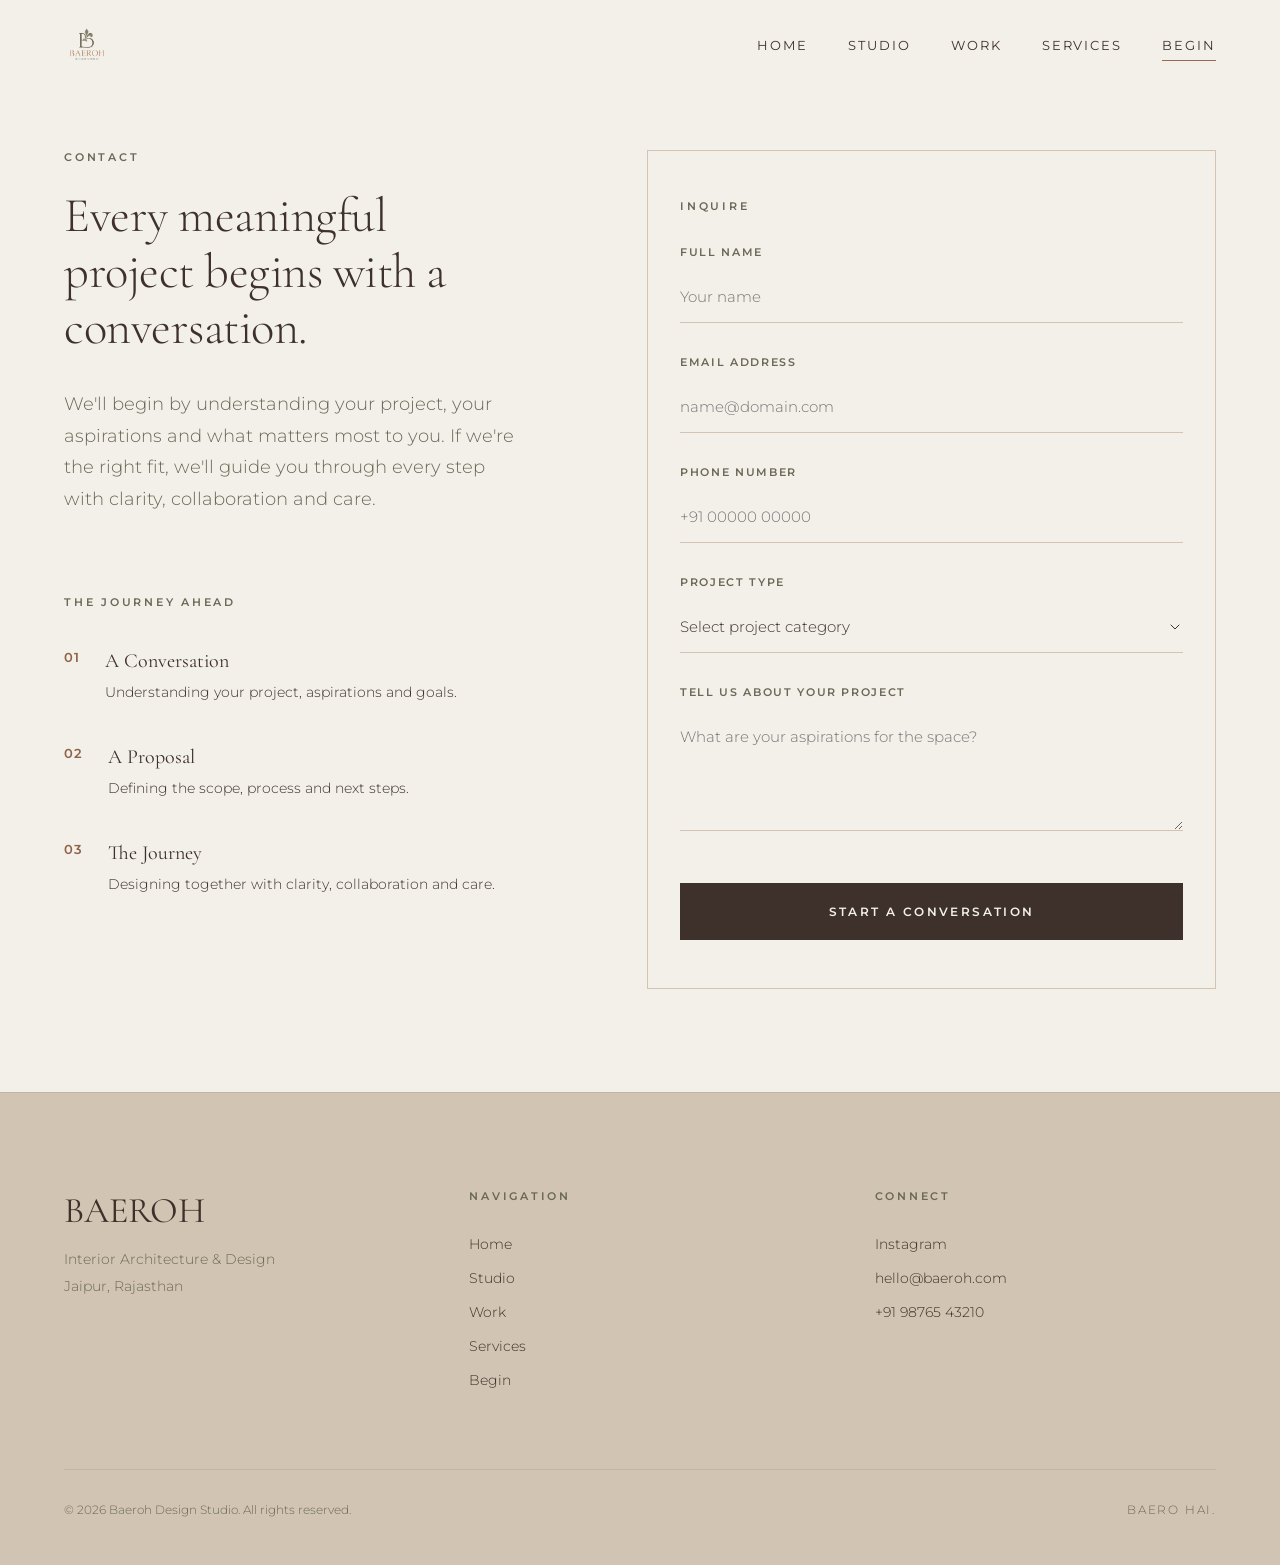
==== begin.html @ 7ad3b6b8 "Initial commit: Baeroh Design Studio website launch files" ====
<!DOCTYPE html>
<html lang="en">
<head>
  <meta charset="UTF-8">
  <meta name="viewport" content="width=device-width, initial-scale=1.0">
  <title>Start a Conversation | Baeroh Design Studio</title>
  <meta name="description" content="Reach out to Baeroh. Start a conversation about your residential, workplace, hospitality, or commercial design project in Jaipur.">
  <link rel="icon" type="image/png" href="assets/logo.png">
  
  <!-- Google Fonts -->
  <link rel="preconnect" href="https://fonts.googleapis.com">
  <link rel="preconnect" href="https://fonts.gstatic.com" crossorigin>
  <link href="https://fonts.googleapis.com/css2?family=Cormorant+Garamond:ital,wght@0,300;0,400;0,500;0,600;1,300;1,400;1,500&family=Montserrat:wght@300;400;600&display=swap" rel="stylesheet">
  
  <link rel="stylesheet" href="style.css">
</head>
<body>

  <!-- Global Header / Nav -->
  <header>
    <div class="container nav-container">
      <a href="index.html" class="logo-link">
        <img src="assets/logo.png" alt="Baeroh Design Studio Logo" class="logo-img">
      </a>
      
      <nav class="nav-links">
        <a href="index.html" class="nav-link">Home</a>
        <a href="studio.html" class="nav-link">Studio</a>
        <a href="work.html" class="nav-link">Work</a>
        <a href="services.html" class="nav-link">Services</a>
        <a href="begin.html" class="nav-link active">Begin</a>
      </nav>
      
      <button class="mobile-nav-toggle" aria-label="Toggle Navigation Menu">
        <span class="burger-line"></span>
        <span class="burger-line"></span>
        <span class="burger-line"></span>
      </button>
    </div>
  </header>

  <!-- Mobile Overlay Menu -->
  <div class="mobile-nav-menu">
    <a href="index.html" class="mobile-nav-item">Home</a>
    <a href="studio.html" class="mobile-nav-item">Studio</a>
    <a href="work.html" class="mobile-nav-item">Work</a>
    <a href="services.html" class="mobile-nav-item">Services</a>
    <a href="begin.html" class="mobile-nav-item" style="color: var(--color-cinnamon);">Begin a Conversation</a>
  </div>

  <!-- Contact Hero / Form Page -->
  <section class="reveal" style="padding-top: 150px;">
    <div class="container">
      <div class="contact-container">
        
        <!-- Info Column -->
        <div class="contact-info">
          <span class="caption-label" style="margin-bottom: 1.5rem;">Contact</span>
          <h1 class="hero-title" style="font-size: clamp(2rem, 3.8vw, 3.8rem); margin-bottom: 2rem; line-height: 1.15;">
            Every meaningful project begins with a conversation.
          </h1>
          <p class="body-copy" style="font-size: 1.1rem; line-height: 1.8; color: var(--color-olive); margin-bottom: 2rem;">
            We'll begin by understanding your project, your aspirations and what matters most to you. If we're the right fit, we'll guide you through every step with clarity, collaboration and care.
          </p>
          
          <div class="contact-step-list">
            <span class="caption-label">The Journey Ahead</span>
            
            <!-- Step 01 -->
            <div class="contact-step">
              <span class="contact-step-num">01</span>
              <div class="contact-step-text">
                <h3>A Conversation</h3>
                <p class="body-copy" style="font-size: 0.875rem;">Understanding your project, aspirations and goals.</p>
              </div>
            </div>
            
            <!-- Step 02 -->
            <div class="contact-step">
              <span class="contact-step-num">02</span>
              <div class="contact-step-text">
                <h3>A Proposal</h3>
                <p class="body-copy" style="font-size: 0.875rem;">Defining the scope, process and next steps.</p>
              </div>
            </div>
            
            <!-- Step 03 -->
            <div class="contact-step">
              <span class="contact-step-num">03</span>
              <div class="contact-step-text">
                <h3>The Journey</h3>
                <p class="body-copy" style="font-size: 0.875rem;">Designing together with clarity, collaboration and care.</p>
              </div>
            </div>
          </div>
        </div>
        
        <!-- Form Column -->
        <div class="contact-form-wrapper">
          <span class="caption-label" style="display: block; margin-bottom: 2rem;">Inquire</span>
          
          <form id="contact-form">
            <!-- Name -->
            <div class="form-group">
              <label for="form-name" class="form-label">Full Name</label>
              <input type="text" id="form-name" class="form-input" required placeholder="Your name">
            </div>
            
            <!-- Email -->
            <div class="form-group">
              <label for="form-email" class="form-label">Email Address</label>
              <input type="email" id="form-email" class="form-input" required placeholder="name@domain.com">
            </div>
            
            <!-- Phone -->
            <div class="form-group">
              <label for="form-phone" class="form-label">Phone Number</label>
              <input type="tel" id="form-phone" class="form-input" placeholder="+91 00000 00000">
            </div>
            
            <!-- Project Type -->
            <div class="form-group">
              <label for="form-project-type" class="form-label">Project Type</label>
              <select id="form-project-type" class="form-select" required>
                <option value="" disabled selected>Select project category</option>
                <option value="residential">Residential — Home, Apartment, Villa</option>
                <option value="workplace">Workplace — Studio, Office, Workspace</option>
                <option value="hospitality">Hospitality — Restaurant, Café, Hotel</option>
                <option value="commercial">Commercial — Retail, Wellness, Experience</option>
              </select>
            </div>
            
            <!-- Message -->
            <div class="form-group">
              <label for="form-message" class="form-label">Tell us about your project</label>
              <textarea id="form-message" class="form-textarea" required placeholder="What are your aspirations for the space?"></textarea>
            </div>
            
            <div style="margin-top: 3rem;">
              <button type="submit" class="btn btn-primary" style="width: 100%; justify-content: center;">Start a Conversation</button>
            </div>
          </form>
        </div>
        
      </div>
    </div>
  </section>

  <!-- Footer -->
  <footer>
    <div class="container">
      <div class="footer-top">
        <div class="footer-brand">
          <h2 class="font-serif">BAEROH</h2>
          <p class="body-copy" style="font-size: 0.875rem;">Interior Architecture & Design</p>
          <p class="body-copy" style="font-size: 0.875rem; margin-top: 0.25rem;">Jaipur, Rajasthan</p>
        </div>
        
        <div class="footer-links">
          <span class="caption-label footer-links-title">Navigation</span>
          <a href="index.html" class="footer-link">Home</a>
          <a href="studio.html" class="footer-link">Studio</a>
          <a href="work.html" class="footer-link">Work</a>
          <a href="services.html" class="footer-link">Services</a>
          <a href="begin.html" class="footer-link">Begin</a>
        </div>
        
        <div class="footer-contact">
          <span class="caption-label footer-links-title">Connect</span>
          <a href="https://instagram.com" target="_blank" rel="noopener" class="footer-link">Instagram</a>
          <a href="mailto:hello@baeroh.com" class="footer-link">hello@baeroh.com</a>
          <a href="tel:+919876543210" class="footer-link">+91 98765 43210</a>
        </div>
      </div>
      
      <div class="footer-bottom">
        <p class="footer-copyright">&copy; 2026 Baeroh Design Studio. All rights reserved.</p>
        <p class="footer-copyright" style="letter-spacing: 0.15em;">BAERO HAI.</p>
      </div>
    </div>
  </footer>

  <script src="script.js"></script>
</body>
</html>
---- style.css ----
/* 
  BAEROH DESIGN STUDIO — Core Stylesheet
  Reference style: normcph.com (Norm Architects) — editorial, image-led, minimal
  Version 1.0
*/

/* -----------------------------------------
   1. VARIABLES & DESIGN SYSTEM
----------------------------------------- */
:root {
  /* Exact color tokens from brand spec */
  --color-ivory: #F3F0EA;
  --color-sand: #D2C4B2;
  --color-taupe: #B8AA9D;
  --color-charcoal: #3E312B;
  --color-olive: #6B6857;
  --color-cinnamon: #9B6A4E;
  --color-cinnamon-tint: #C49F8A;
  --color-cinnamon-deep: #906348;
  --color-sandstone: #8D806F;

  /* Typography */
  --font-display: 'Cormorant Garamond', serif;
  --font-body: 'Montserrat', sans-serif;

  /* Z-index hierarchy */
  --z-back: -1;
  --z-base: 1;
  --z-nav: 100;
  --z-overlay: 200;

  /* Transition speeds */
  --transition-fast: 0.3s cubic-bezier(0.25, 0.46, 0.45, 0.94);
  --transition-slow: 0.8s cubic-bezier(0.25, 1, 0.5, 1);
  --transition-epic: 1.5s cubic-bezier(0.25, 1, 0.5, 1);
}

/* Reset & defaults */
* {
  box-sizing: border-box;
  margin: 0;
  padding: 0;
}

html {
  scroll-behavior: smooth;
  background-color: var(--color-ivory);
  color: var(--color-charcoal);
  font-family: var(--font-body);
  font-size: 16px;
  -webkit-font-smoothing: antialiased;
  -moz-osx-font-smoothing: grayscale;
}

body {
  overflow-x: hidden;
  background-color: var(--color-ivory);
}

/* Custom Scrollbar */
::-webkit-scrollbar {
  width: 8px;
  background-color: var(--color-ivory);
}

::-webkit-scrollbar-thumb {
  background-color: var(--color-taupe);
  border-radius: 4px;
}

::-webkit-scrollbar-thumb:hover {
  background-color: var(--color-charcoal);
}

/* -----------------------------------------
   2. TYPOGRAPHY UTILITIES
----------------------------------------- */
h1, h2, h3, h4, .font-serif {
  font-family: var(--font-display);
  font-weight: 400;
}

/* Fluid Typography Scaled with clamp() */
h1.hero-title {
  font-family: var(--font-display);
  font-weight: 300;
  font-size: clamp(2.5rem, 5vw, 5.25rem); /* 40px to 84px */
  line-height: 1.1;
  color: var(--color-charcoal);
  letter-spacing: -0.01em;
}

h1.hero-title.light {
  color: var(--color-ivory);
}

h2.section-title {
  font-family: var(--font-display);
  font-weight: 400;
  font-size: clamp(1.75rem, 3.5vw, 2.875rem); /* 28px to 46px */
  line-height: 1.25;
  color: var(--color-charcoal);
}

h2.section-title.light {
  color: var(--color-ivory);
}

p.lead-text {
  font-family: var(--font-display);
  font-weight: 300;
  font-size: clamp(1.125rem, 2vw, 1.375rem); /* 18px to 22px */
  line-height: 1.5;
  color: var(--color-charcoal);
}

p.lead-text.light {
  color: var(--color-ivory);
}

p.body-copy {
  font-family: var(--font-body);
  font-weight: 300; /* Light 300 */
  font-size: clamp(0.875rem, 1vw, 1rem); /* 14px to 16px */
  line-height: 1.7;
  color: var(--color-charcoal);
}

p.body-copy.light {
  color: var(--color-sand);
}

.caption-label {
  font-family: var(--font-body);
  font-weight: 600; /* SemiBold 600 */
  font-size: clamp(0.5rem, 1vw, 0.6875rem); /* 8px to 11px */
  line-height: 1.3;
  text-transform: uppercase;
  letter-spacing: 0.25em;
  color: var(--color-olive);
}

.caption-label.light {
  color: var(--color-taupe);
}

.accent-quote {
  font-family: var(--font-display);
  font-style: italic;
  font-weight: 400;
  font-size: clamp(1rem, 2.2vw, 1.875rem); /* 16px to 30px */
  line-height: 1.45;
  color: var(--color-cinnamon);
}

.accent-quote.on-dark {
  color: var(--color-cinnamon-tint);
}

.accent-quote.small-light {
  color: var(--color-cinnamon-deep);
}

a {
  color: inherit;
  text-decoration: none;
  transition: color var(--transition-fast);
}

/* -----------------------------------------
   3. LAYOUT & SPACING
----------------------------------------- */
.container {
  width: 100%;
  max-width: 1600px;
  margin: 0 auto;
  padding: 0 2rem;
}

section {
  position: relative;
  padding: clamp(4rem, 8vw, 10rem) 0;
}

.full-bleed {
  padding-left: 0;
  padding-right: 0;
  max-width: 100%;
}

.grid-2 {
  display: grid;
  grid-template-columns: 1fr;
  gap: 3rem;
}

.grid-3 {
  display: grid;
  grid-template-columns: 1fr;
  gap: 2.5rem;
}

.grid-4 {
  display: grid;
  grid-template-columns: 1fr;
  gap: 2rem;
}

/* Divider line */
.divider {
  width: 100%;
  height: 1px;
  background-color: var(--color-sand);
  margin: 4rem 0;
  border: none;
}

.divider.light {
  background-color: rgba(210, 196, 178, 0.2);
}

/* -----------------------------------------
   4. NAVIGATION (HEADER)
----------------------------------------- */
header {
  position: fixed;
  top: 0;
  left: 0;
  width: 100%;
  height: 90px;
  display: flex;
  align-items: center;
  z-index: var(--z-nav);
  transition: background-color var(--transition-slow), box-shadow var(--transition-slow), height var(--transition-slow);
}

header.scrolled {
  background-color: var(--color-ivory);
  height: 75px;
  box-shadow: 0 4px 20px rgba(0, 0, 0, 0.03);
}

header.dark-bg-active {
  background-color: var(--color-charcoal);
}

.nav-container {
  display: flex;
  justify-content: space-between;
  align-items: center;
  width: 100%;
}

.logo-link {
  display: flex;
  align-items: center;
}

.logo-img {
  height: 38px;
  width: auto;
  transition: transform var(--transition-fast), filter var(--transition-slow);
}

header.scrolled .logo-img {
  height: 32px;
}

.logo-link:hover .logo-img {
  transform: scale(1.05);
}

.nav-links {
  display: flex;
  gap: 2.5rem;
  align-items: center;
}

.nav-link {
  font-family: var(--font-body);
  font-weight: 400;
  font-size: 0.8125rem; /* ~13px */
  text-transform: uppercase;
  letter-spacing: 0.15em;
  color: var(--color-charcoal);
  position: relative;
  padding: 0.5rem 0;
}

header.dark-bg-active .nav-link {
  color: var(--color-ivory);
}

.nav-link::after {
  content: '';
  position: absolute;
  bottom: 0;
  left: 0;
  width: 100%;
  height: 1px;
  background-color: var(--color-cinnamon);
  transform: scaleX(0);
  transform-origin: right;
  transition: transform var(--transition-fast);
}

header.dark-bg-active .nav-link::after {
  background-color: var(--color-cinnamon-tint);
}

.nav-link:hover::after,
.nav-link.active::after {
  transform: scaleX(1);
  transform-origin: left;
}

.nav-link:hover {
  color: var(--color-cinnamon);
}

header.dark-bg-active .nav-link:hover {
  color: var(--color-cinnamon-tint);
}

/* Nav CTA Button */
.nav-cta {
  font-family: var(--font-body);
  font-weight: 600;
  font-size: 0.75rem;
  text-transform: uppercase;
  letter-spacing: 0.18em;
  padding: 0.8rem 1.6rem;
  border: 1px solid var(--color-charcoal);
  color: var(--color-charcoal);
  background-color: transparent;
  transition: background-color var(--transition-fast), color var(--transition-fast), border-color var(--transition-fast);
  border-radius: 0;
  cursor: pointer;
}

header.dark-bg-active .nav-cta {
  border-color: var(--color-ivory);
  color: var(--color-ivory);
}

.nav-cta:hover {
  background-color: var(--color-charcoal);
  color: var(--color-ivory);
  border-color: var(--color-charcoal);
}

header.dark-bg-active .nav-cta:hover {
  background-color: var(--color-ivory);
  color: var(--color-charcoal);
  border-color: var(--color-ivory);
}

/* Mobile Nav Toggle */
.mobile-nav-toggle {
  display: none;
  background: none;
  border: none;
  cursor: pointer;
  z-index: var(--z-overlay);
  padding: 0.5rem;
}

.burger-line {
  display: block;
  width: 24px;
  height: 1px;
  background-color: var(--color-charcoal);
  margin: 6px 0;
  transition: transform var(--transition-fast), background-color var(--transition-fast);
}

header.dark-bg-active .burger-line {
  background-color: var(--color-ivory);
}

/* -----------------------------------------
   5. BUTTONS & INTERACTIVE ELEMENTS
----------------------------------------- */
.btn {
  display: inline-flex;
  align-items: center;
  font-family: var(--font-body);
  font-weight: 600;
  font-size: 0.75rem;
  text-transform: uppercase;
  letter-spacing: 0.2em;
  padding: 1.25rem 2.5rem;
  transition: all var(--transition-fast);
  cursor: pointer;
  position: relative;
  min-height: 48px;
  touch-action: manipulation;
}

.btn-primary {
  background-color: var(--color-charcoal);
  color: var(--color-ivory);
  border: 1px solid var(--color-charcoal);
}

.btn-primary:hover {
  background-color: transparent;
  color: var(--color-charcoal);
}

.btn-primary.on-dark {
  background-color: var(--color-ivory);
  color: var(--color-charcoal);
  border-color: var(--color-ivory);
}

.btn-primary.on-dark:hover {
  background-color: transparent;
  color: var(--color-ivory);
}

.btn-secondary {
  background-color: transparent;
  color: var(--color-charcoal);
  border: 1px solid var(--color-sand);
}

.btn-secondary:hover {
  border-color: var(--color-charcoal);
  background-color: rgba(62, 49, 43, 0.02);
}

.btn-secondary.on-dark {
  color: var(--color-ivory);
  border-color: rgba(210, 196, 178, 0.4);
}

.btn-secondary.on-dark:hover {
  border-color: var(--color-ivory);
  background-color: rgba(243, 240, 250, 0.05);
}

.btn-text {
  padding: 0.5rem 0;
  border: none;
  background: none;
  color: var(--color-charcoal);
  letter-spacing: 0.15em;
}

.btn-text::after {
  content: '';
  position: absolute;
  bottom: 0;
  left: 0;
  width: 100%;
  height: 1px;
  background-color: var(--color-cinnamon);
  transform: scaleX(0.3);
  transform-origin: left;
  transition: transform var(--transition-fast);
}

.btn-text:hover::after {
  transform: scaleX(1);
}

.btn-text.on-dark {
  color: var(--color-ivory);
}

.btn-text.on-dark::after {
  background-color: var(--color-cinnamon-tint);
}

/* -----------------------------------------
   6. HERO SECTION
----------------------------------------- */
.hero {
  height: 100vh;
  width: 100%;
  display: flex;
  align-items: center;
  justify-content: center;
  position: relative;
  overflow: hidden;
  background-color: var(--color-charcoal);
}

.hero-bg {
  position: absolute;
  top: 0;
  left: 0;
  width: 100%;
  height: 100%;
  z-index: var(--z-base);
}

.hero-bg img {
  width: 100%;
  height: 100%;
  object-fit: cover;
  filter: brightness(0.65) contrast(1.05);
  transform: scale(1.03);
  transition: transform var(--transition-epic);
}

body.loaded .hero-bg img {
  transform: scale(1);
}

.hero-overlay {
  position: absolute;
  top: 0;
  left: 0;
  width: 100%;
  height: 100%;
  background: linear-gradient(to bottom, rgba(62, 49, 43, 0.4) 0%, rgba(62, 49, 43, 0.6) 100%);
  z-index: 2;
}

.hero-content {
  position: relative;
  z-index: 3;
  text-align: center;
  max-width: 900px;
  padding: 0 2rem;
  display: flex;
  flex-direction: column;
  align-items: center;
}

.hero-kicker {
  margin-bottom: 1.5rem;
  opacity: 0;
  transform: translateY(20px);
  transition: opacity var(--transition-slow), transform var(--transition-slow);
}

.hero-title {
  margin-bottom: 2rem;
  opacity: 0;
  transform: translateY(30px);
  transition: opacity var(--transition-slow) 0.2s, transform var(--transition-slow) 0.2s;
}

.hero-lead {
  margin-bottom: 3rem;
  max-width: 650px;
  font-weight: 300;
  opacity: 0;
  transform: translateY(30px);
  transition: opacity var(--transition-slow) 0.4s, transform var(--transition-slow) 0.4s;
}

.hero-actions {
  display: flex;
  gap: 1.5rem;
  opacity: 0;
  transform: translateY(30px);
  transition: opacity var(--transition-slow) 0.6s, transform var(--transition-slow) 0.6s;
}

body.loaded .hero-kicker,
body.loaded .hero-title,
body.loaded .hero-lead,
body.loaded .hero-actions {
  opacity: 1;
  transform: translateY(0);
}

/* -----------------------------------------
   7. EDITORIAL & BLOCK LAYOUTS
----------------------------------------- */
/* Editorial Intro Row */
.editorial-intro {
  text-align: center;
  max-width: 800px;
  margin: 0 auto;
  padding: 2rem 0;
}

.editorial-intro p {
  margin-bottom: 2rem;
}

/* Quote/Belief blocks */
.belief-item {
  padding: 2.5rem 0;
  border-bottom: 1px solid var(--color-sand);
}

.belief-item:first-child {
  border-top: 1px solid var(--color-sand);
}

/* Two-column editorial details */
.editorial-row {
  display: flex;
  flex-direction: column;
  gap: 4rem;
  align-items: center;
}

.editorial-img-col {
  width: 100%;
  position: relative;
  overflow: hidden;
}

.editorial-img-col img {
  width: 100%;
  height: auto;
  max-height: 700px;
  object-fit: cover;
  transition: transform var(--transition-slow);
}

.editorial-img-col:hover img {
  transform: scale(1.02);
}

.editorial-text-col {
  width: 100%;
  display: flex;
  flex-direction: column;
  justify-content: center;
}

.editorial-text-col h3 {
  margin-bottom: 1.5rem;
}

.editorial-text-col p {
  margin-bottom: 1.5rem;
}

/* Dark section formatting */
.section-dark {
  background-color: var(--color-charcoal);
  color: var(--color-ivory);
}

/* -----------------------------------------
   8. PORTFOLIO & WORK GRIDS
----------------------------------------- */
.work-grid {
  display: grid;
  grid-template-columns: 1fr;
  gap: 4rem 2rem;
}

.work-card {
  display: flex;
  flex-direction: column;
  position: relative;
  overflow: hidden;
}

.work-img-wrapper {
  position: relative;
  width: 100%;
  overflow: hidden;
  aspect-ratio: 4 / 3;
  background-color: var(--color-sand);
}

.work-img-wrapper img {
  width: 100%;
  height: 100%;
  object-fit: cover;
  transition: transform var(--transition-slow), filter var(--transition-slow);
  filter: grayscale(15%) contrast(95%);
}

.work-card:hover .work-img-wrapper img {
  transform: scale(1.04);
  filter: grayscale(0%) contrast(100%);
}

.work-info {
  margin-top: 1.5rem;
  display: flex;
  justify-content: space-between;
  align-items: flex-start;
}

.work-meta {
  display: flex;
  flex-direction: column;
  gap: 0.25rem;
}

.work-title {
  font-family: var(--font-display);
  font-size: 1.5rem;
  color: var(--color-charcoal);
}

.section-dark .work-title {
  color: var(--color-ivory);
}

.work-category {
  font-family: var(--font-body);
  font-size: 0.75rem;
  text-transform: uppercase;
  letter-spacing: 0.1em;
  color: var(--color-olive);
}

.section-dark .work-category {
  color: var(--color-taupe);
}

.work-year {
  font-family: var(--font-body);
  font-size: 0.75rem;
  font-weight: 300;
  color: var(--color-olive);
}

.section-dark .work-year {
  color: var(--color-taupe);
}

/* Alternating grid styles (Norm Architects feel) */
.work-grid-alternating {
  display: grid;
  grid-template-columns: 1fr;
  gap: 6rem;
}

/* -----------------------------------------
   9. SERVICES & CARD CAROUSELS/GRIDS
----------------------------------------- */
.services-grid {
  display: grid;
  grid-template-columns: 1fr;
  gap: 2.5rem;
}

.service-card {
  padding: 3rem 2rem;
  background-color: var(--color-ivory);
  border: 1px solid var(--color-sand);
  transition: border-color var(--transition-fast), transform var(--transition-fast);
}

.service-card:hover {
  border-color: var(--color-charcoal);
  transform: translateY(-4px);
}

.service-number {
  font-family: var(--font-body);
  font-weight: 600;
  font-size: 0.75rem;
  letter-spacing: 0.2em;
  color: var(--color-cinnamon-deep);
  margin-bottom: 1.5rem;
}

.service-title {
  font-family: var(--font-display);
  font-size: 1.75rem;
  margin-bottom: 1.25rem;
  color: var(--color-charcoal);
}

/* Category Grid on Home */
.category-card {
  position: relative;
  height: 450px;
  overflow: hidden;
  display: flex;
  align-items: flex-end;
  padding: 2.5rem;
  background-color: var(--color-charcoal);
}

.category-bg {
  position: absolute;
  top: 0;
  left: 0;
  width: 100%;
  height: 100%;
  z-index: 1;
}

.category-bg img {
  width: 100%;
  height: 100%;
  object-fit: cover;
  filter: brightness(0.6) contrast(1.05);
  transition: transform var(--transition-slow);
}

.category-card:hover .category-bg img {
  transform: scale(1.04);
}

.category-content {
  position: relative;
  z-index: 2;
  width: 100%;
}

.category-title {
  font-family: var(--font-display);
  font-size: 1.85rem;
  color: var(--color-ivory);
  margin-bottom: 0.5rem;
}

.category-desc {
  font-family: var(--font-body);
  font-weight: 300;
  font-size: 0.8125rem;
  color: var(--color-sand);
  opacity: 0.85;
}

/* -----------------------------------------
   10. MOODBOARD / SLIDE GALLERY
----------------------------------------- */
.moodboard-section {
  background-color: var(--color-ivory);
}

.moodboard-grid {
  display: grid;
  grid-template-columns: repeat(auto-fit, minmax(280px, 1fr));
  gap: 2rem;
  padding: 2rem 0;
}

.moodboard-item {
  aspect-ratio: 1 / 1;
  overflow: hidden;
  background-color: var(--color-sand);
  border: 1px solid var(--color-sand);
  cursor: pointer;
  position: relative;
}

.moodboard-item img {
  width: 100%;
  height: 100%;
  object-fit: cover;
  transition: transform var(--transition-slow), filter var(--transition-slow);
}

.moodboard-item:hover img {
  transform: scale(1.05);
  filter: brightness(0.95);
}

/* -----------------------------------------
   11. CONTACT & FORMS
----------------------------------------- */
.contact-container {
  display: grid;
  grid-template-columns: 1fr;
  gap: 5rem;
}

.contact-info {
  display: flex;
  flex-direction: column;
}

.contact-step-list {
  margin-top: 3rem;
  display: flex;
  flex-direction: column;
  gap: 2.5rem;
}

.contact-step {
  display: flex;
  gap: 1.5rem;
}

.contact-step-num {
  font-family: var(--font-body);
  font-weight: 600;
  font-size: 0.8125rem;
  letter-spacing: 0.1em;
  color: var(--color-cinnamon-deep);
}

.contact-step-text h3 {
  font-family: var(--font-display);
  font-size: 1.25rem;
  margin-bottom: 0.5rem;
}

.contact-form-wrapper {
  background-color: var(--color-ivory);
  border: 1px solid var(--color-sand);
  padding: 3rem 2rem;
}

.form-group {
  margin-bottom: 2rem;
}

.form-label {
  display: block;
  font-family: var(--font-body);
  font-weight: 600;
  font-size: 0.6875rem;
  text-transform: uppercase;
  letter-spacing: 0.15em;
  color: var(--color-olive);
  margin-bottom: 0.75rem;
}

.form-input, .form-textarea, .form-select {
  width: 100%;
  padding: 1rem 0;
  background: transparent;
  border: none;
  border-bottom: 1px solid var(--color-sand);
  color: var(--color-charcoal);
  font-family: var(--font-body);
  font-weight: 300;
  font-size: 0.9375rem;
  transition: border-color var(--transition-fast);
  border-radius: 0;
  -webkit-appearance: none;
}

.form-select {
  background-image: url("data:image/svg+xml,%3Csvg xmlns='http://www.w3.org/2000/svg' viewBox='0 0 24 24' fill='none' stroke='%233E312B' stroke-width='1.5' stroke-linecap='round' stroke-linejoin='round'%3E%3Cpath d='m6 9 6 6 6-6'/%3E%3C/svg%3E");
  background-repeat: no-repeat;
  background-position: right center;
  background-size: 16px;
  padding-right: 1.5rem;
}

.form-input:focus, .form-textarea:focus, .form-select:focus {
  outline: none;
  border-bottom-color: var(--color-charcoal);
}

.form-textarea {
  min-height: 120px;
  resize: vertical;
}

/* -----------------------------------------
   12. FOOTER
----------------------------------------- */
footer {
  background-color: var(--color-sand);
  color: var(--color-charcoal);
  padding: 6rem 0 3rem 0;
  border-top: 1px solid rgba(62, 49, 43, 0.1);
}

.footer-top {
  display: grid;
  grid-template-columns: 1fr;
  gap: 4rem;
  margin-bottom: 5rem;
}

.footer-brand h2 {
  font-size: 2.25rem;
  margin-bottom: 1rem;
}

.footer-brand p {
  color: var(--color-olive);
}

.footer-links {
  display: flex;
  flex-direction: column;
  gap: 1rem;
}

.footer-links-title {
  margin-bottom: 1rem;
}

.footer-link {
  font-family: var(--font-body);
  font-weight: 300;
  font-size: 0.875rem;
  color: var(--color-charcoal);
}

.footer-link:hover {
  color: var(--color-cinnamon-deep);
  transform: translateX(3px);
  display: inline-block;
  transition: transform var(--transition-fast), color var(--transition-fast);
}

.footer-contact {
  display: flex;
  flex-direction: column;
  gap: 1rem;
}

.footer-bottom {
  display: flex;
  flex-direction: column;
  justify-content: space-between;
  align-items: center;
  padding-top: 2rem;
  border-top: 1px solid rgba(62, 49, 43, 0.1);
  gap: 1.5rem;
}

.footer-copyright {
  font-family: var(--font-body);
  font-weight: 300;
  font-size: 0.75rem;
  color: var(--color-olive);
}

/* -----------------------------------------
   13. ANIMATIONS & SCROLL OBSERVER
----------------------------------------- */
/* Scroll fade-in effect */
.reveal {
  opacity: 0;
  transform: translateY(40px);
  transition: opacity var(--transition-slow), transform var(--transition-slow);
}

.reveal.active {
  opacity: 1;
  transform: translateY(0);
}

/* Sequential delay classes */
.delay-1 { transition-delay: 0.1s; }
.delay-2 { transition-delay: 0.2s; }
.delay-3 { transition-delay: 0.3s; }
.delay-4 { transition-delay: 0.4s; }

/* Mobile Menu Slide In overlay */
.mobile-nav-menu {
  position: fixed;
  top: 0;
  left: 0;
  width: 100%;
  height: 100vh;
  background-color: var(--color-ivory);
  z-index: 90;
  display: flex;
  flex-direction: column;
  justify-content: center;
  align-items: center;
  gap: 2.5rem;
  transform: translateY(-100%);
  transition: transform var(--transition-slow);
}

.mobile-nav-menu.open {
  transform: translateY(0);
}

.mobile-nav-item {
  font-family: var(--font-display);
  font-size: 2.25rem;
  text-transform: capitalize;
  color: var(--color-charcoal);
  transition: color var(--transition-fast);
}

.mobile-nav-item:hover {
  color: var(--color-cinnamon);
}

/* -----------------------------------------
   14. BREAKPOINTS (RESPONSIVE)
----------------------------------------- */

/* Tablet Breakpoint (768px - 1024px) */
@media (min-width: 768px) {
  .grid-2 {
    grid-template-columns: repeat(2, 1fr);
  }

  .grid-3 {
    grid-template-columns: repeat(3, 1fr);
  }

  .grid-4 {
    grid-template-columns: repeat(2, 1fr);
  }

  .editorial-row {
    flex-direction: row;
    gap: 5%;
  }

  .editorial-img-col {
    width: 47%;
  }

  .editorial-text-col {
    width: 48%;
  }

  .editorial-row.reverse {
    flex-direction: row-reverse;
  }

  .contact-container {
    grid-template-columns: 4fr 5fr;
    gap: 4rem;
  }

  .footer-top {
    grid-template-columns: repeat(3, 1fr);
  }

  .footer-bottom {
    flex-direction: row;
  }
}

/* Laptop Breakpoint (1280px - 1440px) */
@media (min-width: 1280px) {
  .container {
    padding: 0 4rem;
  }

  .grid-4 {
    grid-template-columns: repeat(4, 1fr);
  }

  .work-grid {
    grid-template-columns: repeat(2, 1fr);
    gap: 6rem 3rem;
  }

  /* normcph style portfolio structure */
  .work-grid-alternating {
    grid-template-columns: repeat(12, 1fr);
    gap: 8rem 0;
  }

  .work-grid-alternating .work-card {
    grid-column: span 12;
  }

  /* Alternating sizing */
  .work-grid-alternating .work-card:nth-child(3n+1) {
    grid-column: 2 / span 10;
  }

  .work-grid-alternating .work-card:nth-child(3n+2) {
    grid-column: 1 / span 6;
  }

  .work-grid-alternating .work-card:nth-child(3n+3) {
    grid-column: 7 / span 6;
    margin-top: 4rem;
  }

  .editorial-row {
    gap: 8%;
  }

  .editorial-img-col {
    width: 45%;
  }

  .editorial-text-col {
    width: 47%;
  }

  .contact-container {
    gap: 8rem;
  }
}

/* Large Desktop Breakpoint (1920px+) */
@media (min-width: 1920px) {
  .container {
    max-width: 1800px;
    padding: 0 6rem;
  }
  
  body {
    font-size: 18px;
  }
}

/* Mobile Nav Styles (Hide regular nav under 768px) */
@media (max-width: 767px) {
  .nav-links, .nav-cta-wrapper {
    display: none;
  }

  .mobile-nav-toggle {
    display: block;
  }

  /* Hamburger transform when menu is open */
  .mobile-nav-toggle.open .burger-line:nth-child(1) {
    transform: translateY(7px) rotate(45deg);
  }

  .mobile-nav-toggle.open .burger-line:nth-child(2) {
    opacity: 0;
  }

  .mobile-nav-toggle.open .burger-line:nth-child(3) {
    transform: translateY(-7px) rotate(-45deg);
  }
}
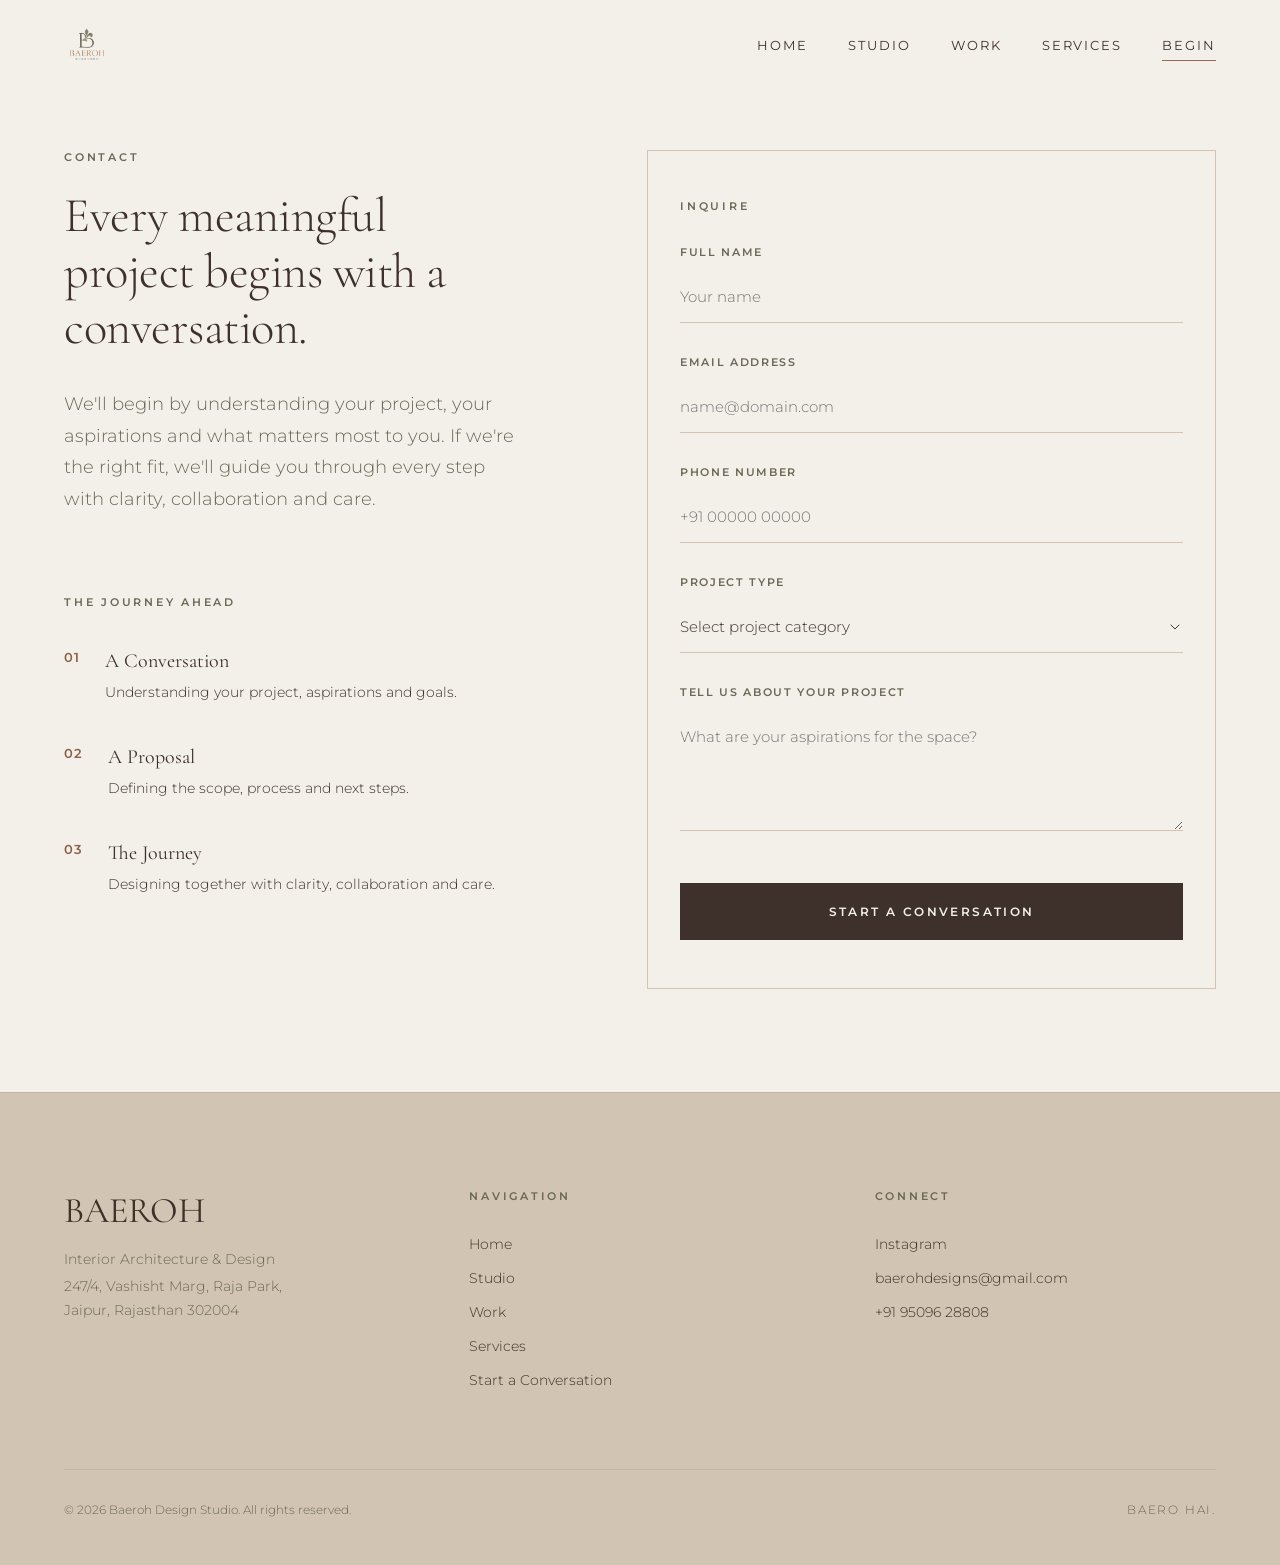
==== commit 626025be: "Fix: Implement website punch list fixes (nav fixes, CTA wording, contact details, image renaming, SE" ====
--- a/begin.html
+++ b/begin.html
@@ -5,8 +5,28 @@
   <meta name="viewport" content="width=device-width, initial-scale=1.0">
   <title>Start a Conversation | Baeroh Design Studio</title>
   <meta name="description" content="Reach out to Baeroh. Start a conversation about your residential, workplace, hospitality, or commercial design project in Jaipur.">
+  
+  <!-- Favicon -->
   <link rel="icon" type="image/png" href="assets/logo.png">
-  
+  <link rel="apple-touch-icon" href="assets/logo.png">
+  
+  <!-- Canonical URL -->
+  <link rel="canonical" href="https://aryan13a.github.io/baeroh-02/begin.html">
+  
+  <!-- Open Graph / Facebook -->
+  <meta property="og:type" content="website">
+  <meta property="og:url" content="https://aryan13a.github.io/baeroh-02/begin.html">
+  <meta property="og:title" content="Start a Conversation | Baeroh Design Studio">
+  <meta property="og:description" content="Reach out to Baeroh. Start a conversation about your residential, workplace, hospitality, or commercial design project in Jaipur.">
+  <meta property="og:image" content="https://aryan13a.github.io/baeroh-02/assets/jaipur-workspace-desk.webp">
+
+  <!-- Twitter -->
+  <meta property="twitter:card" content="summary_large_image">
+  <meta property="twitter:url" content="https://aryan13a.github.io/baeroh-02/begin.html">
+  <meta property="twitter:title" content="Start a Conversation | Baeroh Design Studio">
+  <meta property="twitter:description" content="Reach out to Baeroh. Start a conversation about your residential, workplace, hospitality, or commercial design project in Jaipur.">
+  <meta property="twitter:image" content="https://aryan13a.github.io/baeroh-02/assets/jaipur-workspace-desk.webp">
+
   <!-- Google Fonts -->
   <link rel="preconnect" href="https://fonts.googleapis.com">
   <link rel="preconnect" href="https://fonts.gstatic.com" crossorigin>
@@ -23,7 +43,7 @@
         <img src="assets/logo.png" alt="Baeroh Design Studio Logo" class="logo-img">
       </a>
       
-      <nav class="nav-links">
+      <nav class="nav-links" aria-label="Desktop Navigation">
         <a href="index.html" class="nav-link">Home</a>
         <a href="studio.html" class="nav-link">Studio</a>
         <a href="work.html" class="nav-link">Work</a>
@@ -31,7 +51,7 @@
         <a href="begin.html" class="nav-link active">Begin</a>
       </nav>
       
-      <button class="mobile-nav-toggle" aria-label="Toggle Navigation Menu">
+      <button class="mobile-nav-toggle" aria-label="Toggle Navigation Menu" aria-expanded="false" aria-controls="mobile-nav">
         <span class="burger-line"></span>
         <span class="burger-line"></span>
         <span class="burger-line"></span>
@@ -40,13 +60,13 @@
   </header>
 
   <!-- Mobile Overlay Menu -->
-  <div class="mobile-nav-menu">
+  <nav class="mobile-nav-menu" id="mobile-nav" aria-label="Mobile Navigation" aria-hidden="true">
     <a href="index.html" class="mobile-nav-item">Home</a>
     <a href="studio.html" class="mobile-nav-item">Studio</a>
     <a href="work.html" class="mobile-nav-item">Work</a>
     <a href="services.html" class="mobile-nav-item">Services</a>
-    <a href="begin.html" class="mobile-nav-item" style="color: var(--color-cinnamon);">Begin a Conversation</a>
-  </div>
+    <a href="begin.html" class="mobile-nav-item" style="color: var(--color-cinnamon);">Start a Conversation</a>
+  </nav>
 
   <!-- Contact Hero / Form Page -->
   <section class="reveal" style="padding-top: 150px;">
@@ -99,29 +119,35 @@
         <div class="contact-form-wrapper">
           <span class="caption-label" style="display: block; margin-bottom: 2rem;">Inquire</span>
           
-          <form id="contact-form">
+          <!-- Formspree Submission integration & honeypot spam protection -->
+          <form id="contact-form" action="https://formspree.io/f/mjkbwdol" method="POST">
+            <!-- Honeypot Field -->
+            <div style="display: none;">
+              <input type="text" name="_honeypot" style="display: none;">
+            </div>
+
             <!-- Name -->
             <div class="form-group">
               <label for="form-name" class="form-label">Full Name</label>
-              <input type="text" id="form-name" class="form-input" required placeholder="Your name">
+              <input type="text" id="form-name" name="name" class="form-input" required placeholder="Your name">
             </div>
             
             <!-- Email -->
             <div class="form-group">
               <label for="form-email" class="form-label">Email Address</label>
-              <input type="email" id="form-email" class="form-input" required placeholder="name@domain.com">
+              <input type="email" id="form-email" name="email" class="form-input" required placeholder="name@domain.com">
             </div>
             
             <!-- Phone -->
             <div class="form-group">
               <label for="form-phone" class="form-label">Phone Number</label>
-              <input type="tel" id="form-phone" class="form-input" placeholder="+91 00000 00000">
+              <input type="tel" id="form-phone" name="phone" class="form-input" placeholder="+91 00000 00000">
             </div>
             
             <!-- Project Type -->
             <div class="form-group">
               <label for="form-project-type" class="form-label">Project Type</label>
-              <select id="form-project-type" class="form-select" required>
+              <select id="form-project-type" name="project_type" class="form-select" required>
                 <option value="" disabled selected>Select project category</option>
                 <option value="residential">Residential — Home, Apartment, Villa</option>
                 <option value="workplace">Workplace — Studio, Office, Workspace</option>
@@ -133,7 +159,7 @@
             <!-- Message -->
             <div class="form-group">
               <label for="form-message" class="form-label">Tell us about your project</label>
-              <textarea id="form-message" class="form-textarea" required placeholder="What are your aspirations for the space?"></textarea>
+              <textarea id="form-message" name="message" class="form-textarea" required placeholder="What are your aspirations for the space?"></textarea>
             </div>
             
             <div style="margin-top: 3rem;">
@@ -153,7 +179,7 @@
         <div class="footer-brand">
           <h2 class="font-serif">BAEROH</h2>
           <p class="body-copy" style="font-size: 0.875rem;">Interior Architecture & Design</p>
-          <p class="body-copy" style="font-size: 0.875rem; margin-top: 0.25rem;">Jaipur, Rajasthan</p>
+          <p class="body-copy" style="font-size: 0.875rem; margin-top: 0.25rem;">247/4, Vashisht Marg, Raja Park,<br>Jaipur, Rajasthan 302004</p>
         </div>
         
         <div class="footer-links">
@@ -162,14 +188,14 @@
           <a href="studio.html" class="footer-link">Studio</a>
           <a href="work.html" class="footer-link">Work</a>
           <a href="services.html" class="footer-link">Services</a>
-          <a href="begin.html" class="footer-link">Begin</a>
+          <a href="begin.html" class="footer-link">Start a Conversation</a>
         </div>
         
         <div class="footer-contact">
           <span class="caption-label footer-links-title">Connect</span>
-          <a href="https://instagram.com" target="_blank" rel="noopener" class="footer-link">Instagram</a>
-          <a href="mailto:hello@baeroh.com" class="footer-link">hello@baeroh.com</a>
-          <a href="tel:+919876543210" class="footer-link">+91 98765 43210</a>
+          <a href="https://www.instagram.com/baerohdesigns/" target="_blank" rel="noopener" class="footer-link">Instagram</a>
+          <a href="mailto:baerohdesigns@gmail.com" class="footer-link">baerohdesigns@gmail.com</a>
+          <a href="tel:+919509628808" class="footer-link">+91 95096 28808</a>
         </div>
       </div>
       
--- a/style.css
+++ b/style.css
@@ -1059,11 +1059,13 @@
   align-items: center;
   gap: 2.5rem;
   transform: translateY(-100%);
-  transition: transform var(--transition-slow);
+  transition: transform var(--transition-slow), visibility var(--transition-slow);
+  visibility: hidden; /* Hide from screen readers and prevent tab focus when closed */
 }
 
 .mobile-nav-menu.open {
   transform: translateY(0);
+  visibility: visible;
 }
 
 .mobile-nav-item {
